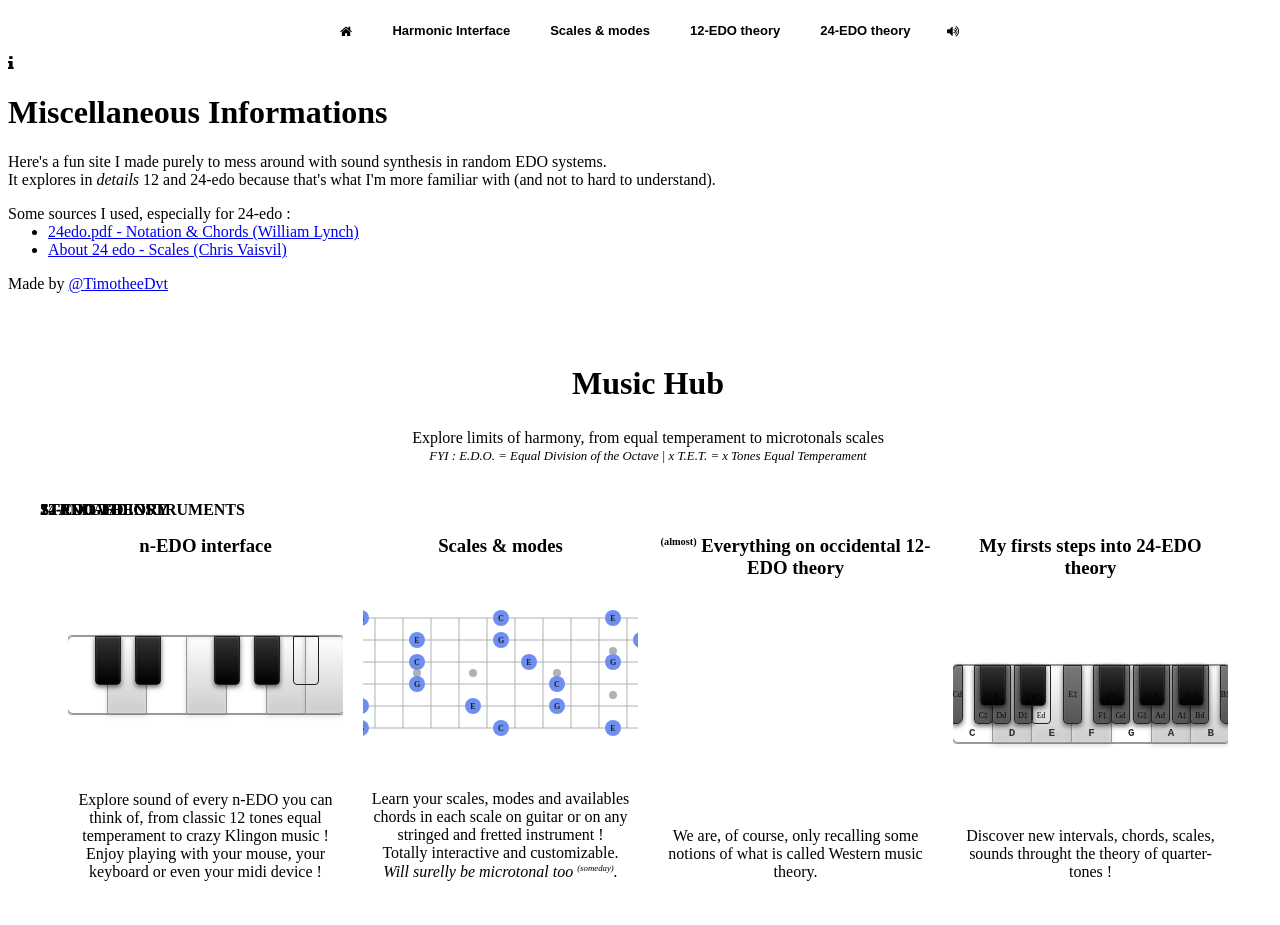
==== index.html @ b6a89ee2 "move theory_mindmap to 12-edo folder" ====
<!DOCTYPE html>
<html lang="en">

<head>
    <meta charset="UTF-8">
    <meta name="viewport" content="width=device-width, initial-scale=1.0">
    <title>Music Hub - Home</title>
    <link rel="stylesheet" href="./css/master-style.css">
    <link rel="stylesheet" href="./css/home.css">
    <link rel="stylesheet" href="https://cdnjs.cloudflare.com/ajax/libs/font-awesome/4.7.0/css/font-awesome.min.css">

    <script src="./js/core/theory-engine.js" defer></script>
    <script src="./js/core/audio-manager.js" defer></script>
    <script src="./js/components/main-nav.js" defer></script>
    <script src="./js/components/keyboard.js" defer></script>
    <script src="./js/components/circle-fifths.js" defer></script>
    <script src="./js/components/guitar-fretboard.js" defer></script>
    <script src="../js/utils/loadSynth.js" defer></script>

    <link rel="icon" type="image/png" href="./assets/icon.png" />
</head>

<body>
    <main-nav active-tab="home" root-path="./"></main-nav>

    <div id="infos">
        <i class="fa fa-info"></i>
    </div>

    <div id="main">
        <h1>Miscellaneous Informations</h1>

        <p>
            Here's a fun site I made purely to mess around with sound synthesis in random EDO systems.<br>
            It explores in <i style="font-size: 1em; padding: 0;">details</i> 12 and 24-edo because that's what I'm more familiar with (and not to hard to understand).
        </p>

        <p style="margin-bottom: 0;">
            Some sources I used, especially for 24-edo :
        </p>
        <ul style="margin-top: 0;">
            <li><a target="_blank" href="./assets/24 Edo.pdf">24edo.pdf - Notation & Chords (William Lynch)</a></li>
            <li><a target="_blank" href="https://www.chrisvaisvil.com/microtonal-theory-pages/about-24-edo/">About 24 edo - Scales (Chris Vaisvil)</a></li>
        </ul>

        <p>
            Made by <a href="https://github.com/TimotheeDvt">@TimotheeDvt</a>
        </p>
    </div>

    <section class="hero">
        <h1>Music Hub</h1>
        <p style="margin-bottom: 2px">Explore limits of harmony, from equal temperament to microtonals scales</p>
        <p style="font-size: 0.8em; font-style: italic; margin-top: 0">
            FYI : E.D.O. = Equal Division of the Octave | x T.E.T. = x Tones Equal Temperament
        </p>
    </section>

    <main class="welcome-grid">
        <a href="./tools/harmonic_interface/index.html" class="card feature-card">
            <div class="tag">Standard</div>
            <h3>n-EDO interface</h3>
            <div class="preview-box">
                <custom-keyboard width="280px" height="80px" keys="C, E, G, Bb"></custom-keyboard>
            </div>
            <p>
                Explore sound of every n-EDO you can think of, from classic 12 tones equal temperament to crazy Klingon music !
                <br>Enjoy playing with your mouse, your keyboard or even your midi device !
            </p>
        </a>

        <a href="./tools/modes_scales/index.html" class="card feature-card">
            <div class="tag">Stringed instruments</div>
            <h3>Scales & modes</h3>
            <div class="preview-box">
                <guitar-fretboard strings="6" tuning="EADGBE" notes="C, E, G" width="500"
                    height="150"></guitar-fretboard>
            </div>
            <p>
                Learn your scales, modes and availables chords in each scale on guitar or on any stringed and fretted instrument !
                <br>Totally interactive and customizable.
                <br><i>Will surelly be microtonal too <sup>(someday)</sup>.</i>
            </p>
        </a>

        <a href="./tools/12-edo/index.html?page=circle" class="card feature-card">
            <div class="tag">12-EDO theory</div>
            <h3><sup>(almost)</sup> Everything on occidental 12-EDO theory</h3>
            <div class="preview-box">
                <circle-fifths style="transform: scale(0.8) translateY(-10%);"></circle-fifths>
            </div>
            <p>We are, of course, only recalling some notions of what is called Western music theory.</p>
        </a>

        <a href="./tools/24-edo/index.html" class="card feature-card">
            <div class="tag">24-EDO theory</div>
            <h3>My firsts steps into 24-EDO theory</h3>
            <div class="preview-box">
                <custom-keyboard is24edo="true" width="280px" height="80px" keys="C, Ed, G"
                    showNames="true"></custom-keyboard>
            </div>
            <p>Discover new intervals, chords, scales, sounds throught the theory of quarter-tones !</p>
        </a>
    </main>

    <script>
        // Initialisation de l'audio sur le premier clic
        document.addEventListener('click', () => {
            if (typeof AudioManager !== 'undefined') {
                AudioManager.init();
            }
        }, { once: true });

        document.addEventListener('DOMContentLoaded', () => {
            const mainNav = document.querySelector('main-nav');
            const cards = document.querySelectorAll('.feature-card');

            cards.forEach(card => {
                // On récupère le type d'onglet depuis le lien de la carte
                const href = card.getAttribute('href');
                let tabType = '';

                if (href.includes('12-edo')) tabType = 'mindmap';
                else if (href.includes('modes_scales')) tabType = 'modes';
                else if (href.includes('harmonic_interface')) tabType = 'harmonic';
                else if (href.includes('24-edo')) tabType = '24-edo';

                card.addEventListener('mouseenter', () => {
                    // Accès au bouton dans le Shadow DOM du composant nav
                    const navBtn = mainNav.shadowRoot.querySelector(`.nav-btn[href*="${tabType}"]`);
                    if (navBtn) {
                        navBtn.style.color = '#FE5658'; // var(--accent-red)
                        navBtn.style.borderBottom = '2px solid #FE5658';
                    }
                });

                card.addEventListener('mouseleave', () => {
                    const navBtn = mainNav.shadowRoot.querySelector(`.nav-btn[href*="${tabType}"]`);
                    if (navBtn) {
                        // On retire les styles inline pour laisser le CSS original reprendre le dessus
                        navBtn.style.color = '';
                        navBtn.style.borderBottom = '';
                    }
                });
            });
        });
    </script>
</body>

</html>
---- css/home.css ----
body {
    width: 100%;
    height: 100%;
    position: relative;
}

.hero {
    text-align: center;
    padding: 30px 20px 0 20px;
    background: linear-gradient(180deg, var(--accent-blue) 0%, transparent 25%);
}

.hero h1 {
    font-size: 2rem;
}

.welcome-grid {
    display: grid;
    grid-template-columns: repeat(auto-fit, minmax(275px, 1fr));
    width: 100%;
    max-width: 1200px; /* Limits width on huge monitors */
    margin: 0 auto;
    gap: 20px;
    padding: 20px;
    box-sizing: border-box;
}

sup {
    font-size: 0.55em;
    color: var(--accent-yellow);
}

.feature-card {
    display: flex;
    flex-direction: column;
    justify-content: space-between;
    gap: 15px;
    align-items: center;
    text-decoration: none;
    color: inherit;
    min-height: 400px;
}

.feature-card h3 {
    padding-top: 20px;
    text-align: center;
}

.feature-card p {
    text-align: center;
}

.preview-box {
    width: 100%;
    background: var(--bg-dark);
    border-radius: 14px;
    display: flex;
    justify-content: center;
    align-items: center;
    min-height: 150px;
    overflow: hidden;
}

.tag {
    position: absolute;
    background: var(--accent-blue);
    color: var(--text-dark);
    padding: 4px 12px;
    border-radius: 20px;
    font-size: 1em;
    font-weight: bold;
    text-transform: uppercase;
    left: 20px;
}

.feature-card:hover >.tag {
    background: var(--accent-red);
    color: var(--text-white);
}

@media (max-width: 600px) {
    .hero {
        padding: 20px 10px;
    }
    .hero h1 {
        font-size: 1.5rem;
    }
    .welcome-grid {
        grid-template-columns: 1fr; /* Stack cards vertically on phones */
        padding: 10px;
    }
}
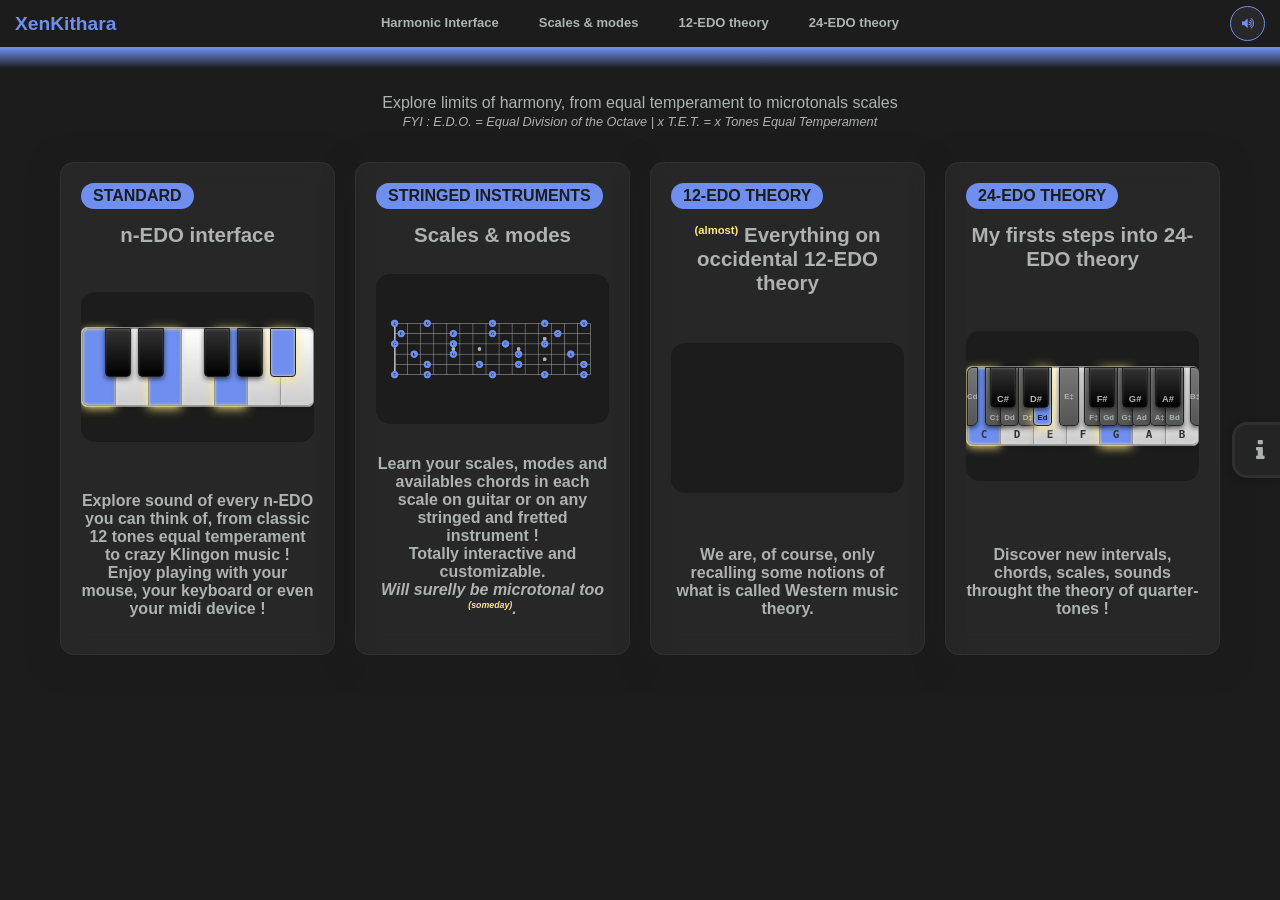
==== commit 7aa5a8ed: "New name: XenKithara ! Update readme and nav bar" ====
--- a/index.html
+++ b/index.html
@@ -4,7 +4,7 @@
 <head>
     <meta charset="UTF-8">
     <meta name="viewport" content="width=device-width, initial-scale=1.0">
-    <title>Music Hub - Home</title>
+    <title>XenKithara - Home</title>
     <link rel="stylesheet" href="./css/master-style.css">
     <link rel="stylesheet" href="./css/home.css">
     <link rel="stylesheet" href="https://cdnjs.cloudflare.com/ajax/libs/font-awesome/4.7.0/css/font-awesome.min.css">
@@ -49,7 +49,6 @@
     </div>
 
     <section class="hero">
-        <h1>Music Hub</h1>
         <p style="margin-bottom: 2px">Explore limits of harmony, from equal temperament to microtonals scales</p>
         <p style="font-size: 0.8em; font-style: italic; margin-top: 0">
             FYI : E.D.O. = Equal Division of the Octave | x T.E.T. = x Tones Equal Temperament
--- a/css/master-style.css
+++ b/css/master-style.css
@@ -0,0 +1,369 @@
+:root {
+    --bg-dark: #1C1C1C;
+    --bg-nav: #1C1C1C;
+    --bg-light: #242424;
+    --text-white: #AEB2B2;
+    --text-dark: #1C1C1C;
+    --text-muted: #97a6af;
+    --accent-blue: #6F8FF0;
+    --dark-blue: #002cb1;
+    --accent-red: #FE5658;
+    --accent-green: #1E5128;
+    --accent-orange: #413C26;
+    --accent-yellow: #FDE87B;
+    --cool-blue: #6f8ff078;
+    --glass: rgba(255, 255, 255, 0.05);
+    --glass-blur: 10px;
+
+    /* z-index level */
+    --level--1: -1;
+    --level-0: 1;
+    --level-1: 10;
+    --level-2: 20;
+    --level-3: 30;
+    --level-4: 40;
+    --level-5: 50;
+}
+
+body {
+    margin: 0;
+    padding: 0;
+    background-color: var(--bg-dark);
+    color: var(--text-white);
+    font-family: 'Inter', 'Segoe UI', sans-serif;
+    width: 100%;
+}
+
+/* Navigation Style EDO */
+.main-nav {
+    width: 100%;
+    background: var(--bg-nav);
+    border-bottom: 1px solid var(--accent-blue);
+    position: sticky;
+    top: 0;
+    z-index: var(--level-4);
+}
+
+.nav-container {
+    display: flex;
+    justify-content: center;
+    gap: 20px;
+    padding: 10px;
+}
+
+.nav-btn {
+    background: none;
+    border: none;
+    color: var(--text-white);
+    padding: 12px 24px;
+    cursor: pointer;
+    font-weight: 600;
+    transition: all 0.3s;
+    border-bottom: 2px solid transparent;
+}
+
+.nav-btn:hover {
+    color: var(--accent-blue);
+}
+
+.nav-btn.active {
+    color: var(--accent-blue);
+    border-bottom: 2px solid var(--accent-blue);
+}
+
+/* --- Global Harmonized UI Components --- */
+
+/* 1. Standardized Buttons */
+button,
+.nav-btn,
+.tab-btn {
+    padding: 10px 20px;
+    background: var(--glass);
+    border: 1px solid var(--glass);
+    color: var(--text-muted);
+    cursor: pointer;
+    border-radius: 10px;
+    font-size: 0.95em;
+    font-weight: 600;
+    transition: all 0.25s cubic-bezier(.2, .9, .32, 1);
+    backdrop-filter: blur(var(--glass-blur));
+    font-family: 'Inter', sans-serif;
+}
+
+button:hover,
+.nav-btn:hover {
+    transform: translateY(-2px);
+    color: var(--text-white);
+    border-color: var(--accent-blue);
+    background: rgba(255, 255, 255, 0.05);
+}
+
+button.active,
+.nav-btn.active,
+.tab-btn.active {
+    background: linear-gradient(90deg, var(--accent-blue), rgba(111, 143, 240, 0.2));
+    border: 1px solid rgba(111, 143, 240, 0.4);
+    color: var(--text-dark);
+    /* Improved contrast for active state */
+}
+
+/* 2. Harmonized Form Inputs (Select, Number, Text) */
+select,
+input[type="number"],
+input[type="text"] {
+    background-color: var(--bg-light);
+    color: var(--text-white);
+    border: 1px solid var(--glass);
+    border-radius: 8px;
+    padding: 8px 12px;
+    font-family: 'Inter', sans-serif;
+    font-size: 0.9em;
+    transition: border-color 0.3s, box-shadow 0.3s;
+    outline: none;
+}
+
+select:focus,
+input:focus {
+    border-color: var(--accent-blue);
+    box-shadow: 0 0 0 2px rgba(111, 143, 240, 0.2);
+}
+
+/* 3. Custom Styled Checkboxes */
+input[type="checkbox"] {
+    appearance: none;
+    -webkit-appearance: none;
+    width: 18px;
+    height: 18px;
+    background: var(--bg-light);
+    border: 2px solid var(--accent-blue);
+    border-radius: 4px;
+    cursor: pointer;
+    position: relative;
+    vertical-align: middle;
+    margin-right: 8px;
+}
+
+input[type="checkbox"]:checked {
+    background: var(--accent-blue);
+}
+
+input[type="checkbox"]:checked::after {
+    position: absolute;
+    color: var(--text-dark);
+    font-size: 14px;
+    font-weight: bold;
+    left: 2px;
+    top: -2px;
+}
+
+/* 4. Table Harmonization */
+table {
+    border-collapse: separate;
+    border-spacing: 4px;
+}
+
+td,
+th {
+    border-radius: 6px;
+}
+
+.card {
+    background: var(--glass);
+    border: 1px solid var(--glass);
+    border-radius: 14px;
+    padding: 20px;
+    backdrop-filter: blur(var(--glass-blur));
+    transition: transform 260ms cubic-bezier(.2, .9, .32, 1), box-shadow 260ms;
+    box-shadow: 0 6px 30px var(--bg-nav);
+}
+
+/* headings inside cards */
+.card h3 {
+    font-size: 1.28em;
+    margin-bottom: 12px;
+    color: var(--text-white);
+}
+
+.card h4 {
+    font-size: 1.03em;
+    margin-top: 12px;
+    margin-bottom: 8px;
+    color: var(--accent-blue);
+}
+
+/* Foldable Footer Styling */
+footer {
+    position: fixed;
+    bottom: 0;
+    left: 0;
+    width: 100%;
+    z-index: var(--level-5);
+    transition: transform 0.4s cubic-bezier(0.4, 0, 0.2, 1);
+}
+
+footer.folded {
+    transform: translateY(calc(100% - 30px));
+    /* Leaves only the arrow visible */
+}
+
+.footer-toggle {
+    width: 50px;
+    height: 30px;
+    background: var(--bg-light);
+    border: 1px solid var(--glass);
+    border-bottom: none;
+    border-radius: 10px 10px 0 0;
+    margin: 0 auto;
+    display: flex;
+    align-items: center;
+    justify-content: center;
+    cursor: pointer;
+    color: var(--text-white);
+    transition: background 0.3s;
+}
+
+.footer-toggle:hover {
+    background: var(--bg-dark);
+}
+
+.footer-toggle i {
+    transition: transform 0.3s;
+}
+
+footer.folded .footer-toggle i {
+    transform: rotate(180deg);
+}
+
+/* Adjusting existing footer containers */
+footer .card {
+    border-bottom-left-radius: 0;
+    border-bottom-right-radius: 0;
+    margin-bottom: 0;
+}
+
+#infos {
+    position: fixed;
+    top: 50%;
+    right: 0;
+    transform: translateY(-50%);
+    width: 40px;
+    height: 50px;
+    background: var(--bg-light);
+    border: 3px solid var(--glass);
+    border-right: none;
+    border-radius: 15px 0 0 15px;
+    color: var(--text-white);
+    font-size: 1.5em;
+    display: flex;
+    align-items: center;
+    justify-content: center;
+    padding-left: 5px;
+    transition: all 0.3s ease;
+    z-index: var(--level-5);
+    box-shadow: -2px 2px 10px rgba(0,0,0,0.2);
+}
+
+#infos:hover {
+    color: var(--text-white);
+    transform: translateY(-50%) scale(1.1) translateX(-5px);
+    cursor: pointer;
+}
+
+#infos:hover~#main {
+    visibility: visible;
+    opacity: 1;
+}
+
+#main:hover {
+    visibility: visible;
+    opacity: 1;
+}
+
+#main {
+    position: fixed;
+    top: 10%;
+    left: 5%;
+    /* Use a semi-transparent glass border as the base */
+    border: 2px solid var(--glass);
+    border-radius: 20px;
+    visibility: hidden;
+    opacity: 0;
+    background-color: var(--bg-light);
+    color: var(--text-white);
+    width: 90%;
+    transition: all 0.3s ease;
+    z-index: var(--level-3);
+    text-align: justify;
+    font-size: 0.7em;
+    backdrop-filter: blur(var(--glass-blur));
+    overflow: hidden;
+    max-height: 80vh;
+    padding: 10px;
+    box-sizing: border-box;
+    z-index: var(--level-5);
+}
+
+/* The "Running" Accent Line */
+#main::before {
+    content: "";
+    position: absolute;
+    /* Expand slightly outside the container to cover the border area */
+    top: -50%;
+    left: -50%;
+    width: 200%;
+    height: 200%;
+    border-radius: 200%;
+    background: var(--accent-blue);
+    opacity: 0.5;
+    animation: rotateLine 8s ease-in-out infinite;
+    z-index: var(--level--1);
+}
+
+#main::after {
+    content: "";
+    position: absolute;
+    inset: 2px;
+    /* This thickness should match your desired border width */
+    background: var(--bg-light);
+    border-radius: 18px;
+    /* Slightly less than parent to fit inside */
+    z-index: var(--level--1);
+}
+
+@keyframes rotateLine {
+    from {
+        transform: rotate(0deg);
+    }
+
+    to {
+        transform: rotate(360deg);
+    }
+}
+
+#main p {
+    margin: 0;
+    padding: 10px 20px;
+    font-size: 1.5em;
+}
+
+#main h1 {
+    padding: 10px 20px;
+}
+
+a {
+    text-decoration: none;
+    color: var(--accent-blue);
+    font-weight: bold;
+    transition: all 0.3s ease;
+}
+
+.card canvas,
+.card svg,
+.card custom-keyboard,
+.card guitar-fretboard {
+    max-width: 100%;
+    /* height: auto !important; */
+}
+
+@media (max-width: 600px) {
+}
